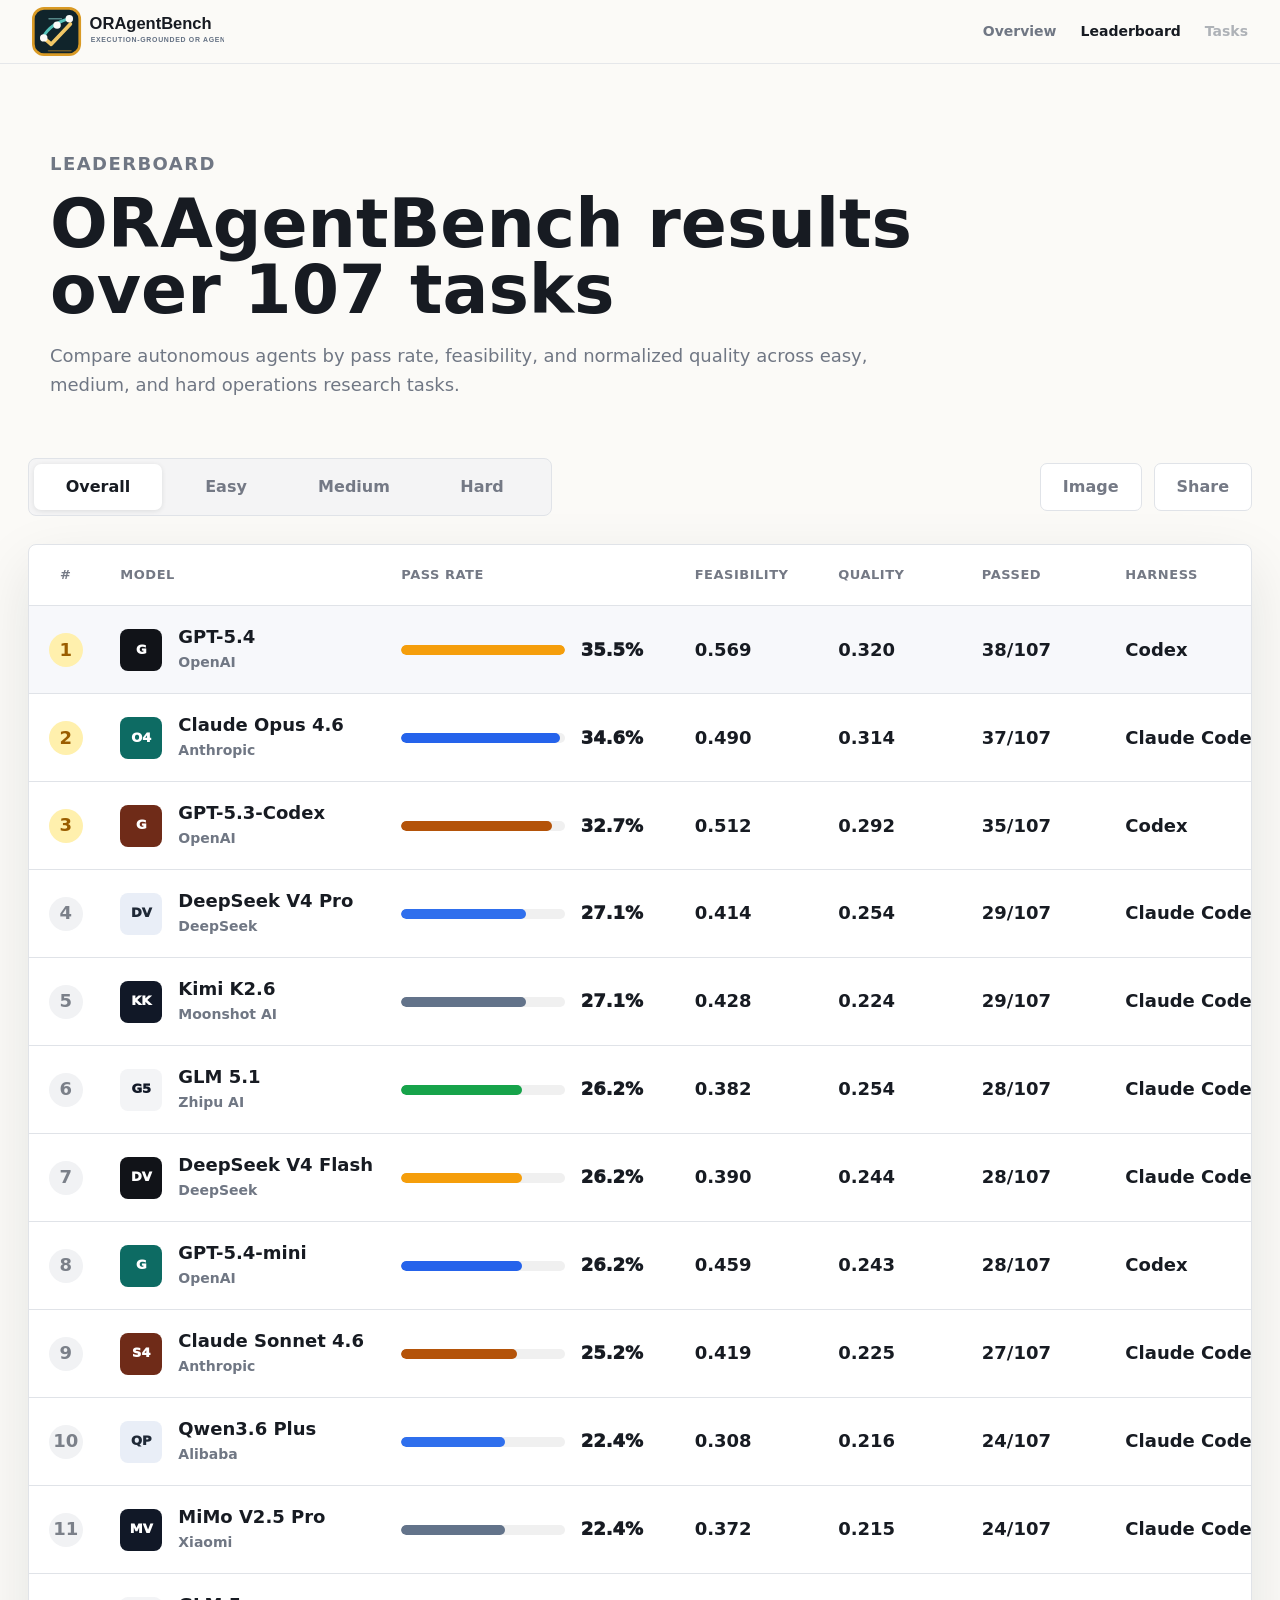
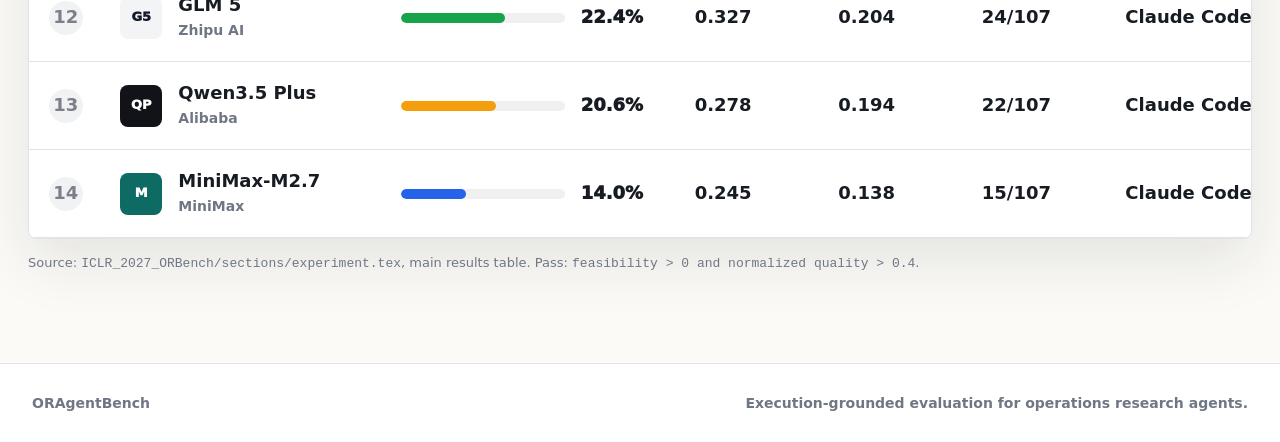
==== leaderboard.html @ fe26186b "new" ====
<!doctype html>
<html lang="en">
  <head>
    <meta charset="utf-8">
    <meta name="viewport" content="width=device-width, initial-scale=1">
    <title>Leaderboard | ORAgentBench</title>
    <meta
      name="description"
      content="ORAgentBench leaderboard over 107 execution-grounded operations research tasks."
    >
    <meta name="oragentbench-site-version" content="2026-06-16-overview-leaderboard-v1">
    <link rel="stylesheet" href="styles.css?v=2026-06-16-overview-leaderboard-v1">
  </head>
  <body data-page="leaderboard">
    <header class="site-header" aria-label="Primary navigation">
      <a class="brand" href="index.html" aria-label="ORAgentBench home">
        <img src="assets/brand/oragentbench-logo.svg?v=2026-06-16-overview-leaderboard-v1" alt="ORAgentBench">
      </a>
      <nav class="nav-links">
        <a href="index.html">Overview</a>
        <a class="active" href="leaderboard.html">Leaderboard</a>
        <span aria-disabled="true">Tasks</span>
      </nav>
    </header>

    <main>
      <section class="leaderboard-hero" aria-labelledby="leaderboard-title">
        <p class="eyebrow">Leaderboard</p>
        <h1 id="leaderboard-title">ORAgentBench results over 107 tasks</h1>
        <p>
          Compare autonomous agents by pass rate, feasibility, and normalized quality across
          easy, medium, and hard operations research tasks.
        </p>
      </section>

      <section class="leaderboard-section" aria-label="Leaderboard table">
        <div class="leaderboard-toolbar">
          <div class="segmented-control" role="tablist" aria-label="Leaderboard split">
            <button class="active" type="button" data-board-tab="overall">Overall</button>
            <button type="button" data-board-tab="easy">Easy</button>
            <button type="button" data-board-tab="medium">Medium</button>
            <button type="button" data-board-tab="hard">Hard</button>
          </div>
          <div class="board-actions">
            <button type="button" id="image-button" title="Open print dialog">Image</button>
            <button type="button" id="share-button" title="Copy leaderboard link">Share</button>
          </div>
        </div>

        <div class="leaderboard-shell">
          <table class="scoreboard">
            <colgroup>
              <col class="score-rank">
              <col class="score-model">
              <col class="score-main">
              <col class="score-metric">
              <col class="score-metric">
              <col class="score-metric">
              <col class="score-metric">
            </colgroup>
            <thead>
              <tr>
                <th scope="col">#</th>
                <th scope="col">Model</th>
                <th scope="col" id="primary-metric-heading">Pass Rate</th>
                <th scope="col">Feasibility</th>
                <th scope="col">Quality</th>
                <th scope="col">Passed</th>
                <th scope="col">Harness</th>
              </tr>
            </thead>
            <tbody id="scoreboard-body">
              <tr>
                <td colspan="7">Loading leaderboard...</td>
              </tr>
            </tbody>
          </table>
        </div>

        <div class="score-cards" id="score-cards" aria-label="Leaderboard cards"></div>
        <p class="table-note" id="leaderboard-note">
          Source: <code>ICLR_2027_ORBench/sections/experiment.tex</code>, main results table.
        </p>
      </section>
    </main>

    <footer class="site-footer">
      <span>ORAgentBench</span>
      <span>Execution-grounded evaluation for operations research agents.</span>
    </footer>

    <script src="script.js?v=2026-06-16-overview-leaderboard-v1"></script>
  </body>
</html>
---- styles.css ----
:root {
  color-scheme: light;
  --ink: #171b22;
  --text: #28313f;
  --muted: #707784;
  --line: #e0e3e8;
  --paper: #fbfaf7;
  --white: #ffffff;
  --blue: #2563eb;
  --orange: #f59e0b;
  --green: #16a34a;
  --red: #b6543c;
  --teal: #0d7a75;
  --shadow: 0 22px 60px rgba(23, 27, 34, 0.10);
}

* {
  box-sizing: border-box;
}

html {
  scroll-behavior: smooth;
}

body {
  margin: 0;
  background: var(--paper);
  color: var(--text);
  font-family: Inter, ui-sans-serif, system-ui, -apple-system, BlinkMacSystemFont, "Segoe UI", sans-serif;
  line-height: 1.6;
}

a {
  color: inherit;
}

img {
  display: block;
  max-width: 100%;
}

.site-header {
  position: sticky;
  top: 0;
  z-index: 20;
  display: flex;
  align-items: center;
  justify-content: space-between;
  gap: 24px;
  min-height: 64px;
  padding: 0 32px;
  border-bottom: 1px solid rgba(224, 227, 232, 0.8);
  background: rgba(251, 250, 247, 0.94);
  backdrop-filter: blur(16px);
}

.brand {
  display: inline-flex;
  align-items: center;
  text-decoration: none;
}

.brand img {
  width: 192px;
  height: auto;
}

.nav-links {
  display: flex;
  align-items: center;
  gap: 24px;
  color: var(--muted);
  font-size: 14px;
  font-weight: 750;
}

.nav-links a,
.nav-links span {
  text-decoration: none;
  white-space: nowrap;
}

.nav-links a:hover,
.nav-links a.active {
  color: var(--ink);
}

.nav-links span {
  cursor: not-allowed;
  opacity: 0.55;
}

.hero {
  position: relative;
  min-height: calc(100vh - 64px);
  display: grid;
  align-items: end;
  overflow: hidden;
  background:
    linear-gradient(90deg, rgba(13, 17, 23, 0.92), rgba(13, 17, 23, 0.70), rgba(13, 17, 23, 0.22)),
    url("assets/brand/hero-background.png?v=2026-06-16-overview-leaderboard-v1") center / cover no-repeat;
}

.hero-content {
  position: relative;
  width: min(1180px, calc(100% - 48px));
  margin: 0 auto;
  padding: 92px 0 104px;
  color: var(--white);
}

.eyebrow {
  margin: 0 0 12px;
  color: var(--red);
  font-size: 12px;
  font-weight: 850;
  letter-spacing: 0.08em;
  text-transform: uppercase;
}

.hero .eyebrow {
  color: #f7ca60;
}

h1,
h2,
h3,
p {
  overflow-wrap: anywhere;
}

h1 {
  max-width: 980px;
  margin: 0;
  color: inherit;
  font-size: clamp(42px, 7vw, 82px);
  line-height: 0.98;
  letter-spacing: 0;
}

h2 {
  margin: 0;
  color: var(--ink);
  font-size: clamp(28px, 4vw, 46px);
  line-height: 1.06;
  letter-spacing: 0;
}

h3 {
  margin: 0 0 8px;
  color: var(--ink);
  font-size: 19px;
  line-height: 1.2;
  letter-spacing: 0;
}

.hero-summary {
  max-width: 800px;
  margin: 28px 0 0;
  color: rgba(255, 255, 255, 0.88);
  font-size: 20px;
}

.hero-actions {
  display: flex;
  flex-wrap: wrap;
  gap: 12px;
  margin-top: 34px;
}

.button {
  display: inline-flex;
  align-items: center;
  justify-content: center;
  min-height: 46px;
  padding: 0 18px;
  border: 1px solid transparent;
  border-radius: 6px;
  font-weight: 850;
  text-decoration: none;
  white-space: nowrap;
}

.button.primary {
  background: var(--orange);
  color: #17110a;
}

.button.primary.dark {
  background: var(--ink);
  color: var(--white);
}

.button.secondary {
  border-color: rgba(255, 255, 255, 0.56);
  color: var(--white);
  background: rgba(255, 255, 255, 0.08);
}

.button.is-disabled {
  cursor: not-allowed;
  opacity: 0.74;
}

.stat-band {
  display: grid;
  grid-template-columns: repeat(4, 1fr);
  border-top: 1px solid var(--line);
  border-bottom: 1px solid var(--line);
  background: var(--white);
}

.stat-band div {
  min-height: 124px;
  padding: 28px 24px;
  border-right: 1px solid var(--line);
}

.stat-band div:last-child {
  border-right: 0;
}

.stat-band strong {
  display: block;
  color: var(--teal);
  font-size: clamp(28px, 4vw, 44px);
  line-height: 1;
  letter-spacing: 0;
}

.stat-band span {
  display: block;
  margin-top: 10px;
  color: var(--muted);
  font-size: 14px;
  font-weight: 750;
}

.section {
  padding: 86px 0;
}

.section.muted {
  background: #eef3f2;
}

.section-heading {
  width: min(1180px, calc(100% - 48px));
  max-width: 980px;
  margin: 0 auto 34px;
}

.section-heading.compact {
  max-width: 920px;
}

.section-heading p:not(.eyebrow),
.overview-grid p,
.leaderboard-hero p {
  color: var(--muted);
  font-size: 18px;
}

.news-list,
.overview-grid,
.protocol-list,
.figure-grid,
.snapshot-panel {
  width: min(1180px, calc(100% - 48px));
  margin: 0 auto;
}

.news-list {
  display: grid;
  gap: 14px;
}

.news-list article {
  display: grid;
  grid-template-columns: 132px minmax(0, 1fr);
  gap: 20px;
  align-items: start;
  padding: 18px 0;
  border-top: 1px solid var(--line);
}

.news-list time {
  color: var(--red);
  font-weight: 850;
}

.news-list p {
  margin: 0;
  color: var(--text);
  font-weight: 650;
}

.overview-grid {
  display: grid;
  grid-template-columns: minmax(0, 0.9fr) minmax(360px, 1.1fr);
  gap: 44px;
  align-items: center;
}

.overview-grid.reverse {
  grid-template-columns: minmax(360px, 1.1fr) minmax(0, 0.9fr);
}

.figure-panel,
.figure-grid figure {
  margin: 0;
  border: 1px solid var(--line);
  border-radius: 8px;
  overflow: hidden;
  background: var(--white);
  box-shadow: 0 1px 0 rgba(23, 27, 34, 0.04);
}

.figure-panel img,
.figure-grid img {
  width: 100%;
  aspect-ratio: 16 / 10;
  object-fit: contain;
  background: var(--white);
}

figcaption {
  padding: 15px 18px;
  border-top: 1px solid var(--line);
  color: var(--muted);
  font-size: 14px;
  font-weight: 700;
}

.protocol-list {
  display: grid;
  grid-template-columns: repeat(3, 1fr);
  gap: 14px;
}

.protocol-list div {
  min-height: 130px;
  padding: 22px;
  border-left: 4px solid var(--teal);
  background: var(--white);
  box-shadow: 0 1px 0 rgba(23, 27, 34, 0.04);
}

.protocol-list span {
  display: block;
  color: var(--red);
  font-size: 22px;
  font-weight: 900;
}

.protocol-list p {
  margin: 10px 0 0;
  color: var(--text);
  font-size: 16px;
  font-weight: 750;
}

.snapshot-panel {
  display: grid;
  gap: 22px;
  justify-items: start;
}

.snapshot-list {
  width: 100%;
  display: grid;
  border: 1px solid var(--line);
  border-radius: 8px;
  overflow: hidden;
  background: var(--white);
  box-shadow: var(--shadow);
}

.snapshot-row {
  display: grid;
  grid-template-columns: 42px 44px minmax(0, 1fr) auto;
  gap: 16px;
  align-items: center;
  min-height: 76px;
  padding: 14px 18px;
  border-bottom: 1px solid var(--line);
}

.snapshot-row:last-child {
  border-bottom: 0;
}

.snapshot-row strong,
.snapshot-row span,
.snapshot-row em {
  display: block;
}

.snapshot-row strong {
  color: var(--ink);
  font-size: 18px;
  line-height: 1.2;
}

.snapshot-row div span {
  color: var(--muted);
  font-size: 14px;
  font-weight: 650;
}

.snapshot-row em {
  color: var(--green);
  font-size: 24px;
  font-style: normal;
  font-weight: 900;
}

.figure-grid {
  display: grid;
  grid-template-columns: repeat(2, 1fr);
  gap: 20px;
}

.citation-block {
  width: min(980px, calc(100% - 48px));
  margin: 0 auto;
  overflow-x: auto;
  border: 1px solid var(--line);
  border-radius: 8px;
  padding: 22px;
  background: #101418;
  color: #edf5f3;
  box-shadow: var(--shadow);
}

code {
  font-family: "SFMono-Regular", Consolas, "Liberation Mono", monospace;
}

.citation-block code {
  font-size: 14px;
  line-height: 1.6;
}

.leaderboard-hero {
  width: min(1180px, calc(100% - 48px));
  margin: 0 auto;
  padding: 86px 0 40px;
}

.leaderboard-hero h1 {
  max-width: 1040px;
  color: var(--ink);
  font-size: clamp(38px, 6vw, 68px);
}

.leaderboard-hero p {
  max-width: 820px;
}

.leaderboard-section {
  width: min(1920px, 100%);
  margin: 0 auto;
  padding: 0 28px 88px;
}

.leaderboard-toolbar {
  display: flex;
  align-items: center;
  justify-content: space-between;
  gap: 18px;
  margin-bottom: 28px;
}

.segmented-control {
  display: inline-flex;
  min-height: 58px;
  padding: 5px;
  border: 1px solid var(--line);
  border-radius: 8px;
  background: #f4f4f5;
}

.segmented-control button,
.board-actions button {
  border: 0;
  border-radius: 7px;
  background: transparent;
  color: #747985;
  font: inherit;
  font-size: 16px;
  font-weight: 850;
  cursor: pointer;
}

.segmented-control button {
  min-width: 128px;
  padding: 0 20px;
}

.segmented-control button.active {
  color: var(--ink);
  background: var(--white);
  box-shadow: 0 1px 5px rgba(23, 27, 34, 0.10);
}

.board-actions {
  display: flex;
  gap: 12px;
}

.board-actions button {
  min-height: 48px;
  padding: 0 22px;
  border: 1px solid var(--line);
  background: var(--white);
}

.board-actions button:hover {
  color: var(--ink);
}

.leaderboard-shell {
  overflow: hidden;
  border: 1px solid var(--line);
  border-radius: 8px;
  background: var(--white);
  box-shadow: var(--shadow);
}

.scoreboard {
  width: 100%;
  border-collapse: collapse;
  table-layout: fixed;
  font-size: 15px;
}

.score-rank {
  width: 6%;
}

.score-model {
  width: 23%;
}

.score-main {
  width: 24%;
}

.score-metric {
  width: 11.75%;
}

.scoreboard th,
.scoreboard td {
  padding: 20px 18px;
  border-bottom: 1px solid var(--line);
  white-space: nowrap;
}

.scoreboard th {
  color: #747985;
  font-size: 13px;
  font-weight: 900;
  letter-spacing: 0.04em;
  text-align: left;
  text-transform: uppercase;
}

.scoreboard td {
  color: var(--ink);
  font-size: 18px;
  font-weight: 700;
}

.scoreboard th:first-child,
.scoreboard td:first-child {
  text-align: center;
}

.scoreboard tbody tr.leader-row {
  background: #f7f8fb;
}

.scoreboard tbody tr:hover {
  background: #fff8e8;
}

.rank {
  display: inline-flex;
  justify-content: center;
  align-items: center;
  width: 34px;
  height: 34px;
  border-radius: 999px;
  background: #f1f2f4;
  color: #7b8089;
  font-weight: 900;
}

.rank.top {
  background: #fff0ad;
  color: #9a5d00;
}

.model-cell {
  display: grid;
  grid-template-columns: 44px minmax(0, 1fr);
  gap: 14px;
  align-items: center;
}

.model-cell strong {
  display: block;
  color: var(--ink);
  line-height: 1.2;
}

.model-cell span:not(.model-avatar) {
  display: block;
  margin-top: 3px;
  color: var(--muted);
  font-size: 14px;
  font-weight: 650;
}

.model-avatar {
  display: inline-flex;
  align-items: center;
  justify-content: center;
  width: 42px;
  height: 42px;
  border-radius: 8px;
  background: var(--avatar-bg, var(--ink));
  color: var(--avatar-fg, var(--white));
  font-size: 13px;
  font-weight: 950;
  letter-spacing: 0;
}

.score-bar-cell {
  display: grid;
  grid-template-columns: minmax(120px, 1fr) 78px;
  gap: 16px;
  align-items: center;
}

.score-track {
  display: block;
  height: 10px;
  overflow: hidden;
  border-radius: 999px;
  background: #f0f0f0;
}

.score-track span {
  display: block;
  height: 100%;
  border-radius: inherit;
}

.score-bar-cell strong,
.card-main-score strong {
  color: var(--ink);
  font-weight: 950;
}

.score-cards {
  display: none;
}

.card-head,
.card-main-score,
.card-metrics {
  min-width: 0;
}

.table-note {
  margin: 14px 0 0;
  color: var(--muted);
  font-size: 13px;
}

.site-footer {
  display: flex;
  flex-wrap: wrap;
  justify-content: space-between;
  gap: 16px;
  padding: 28px 32px;
  border-top: 1px solid var(--line);
  color: var(--muted);
  background: var(--white);
  font-size: 14px;
  font-weight: 700;
}

.loading-text {
  margin: 0;
  padding: 20px;
  color: var(--muted);
  font-weight: 700;
}

@media (max-width: 1180px) {
  .overview-grid,
  .overview-grid.reverse,
  .protocol-list,
  .figure-grid,
  .stat-band {
    grid-template-columns: 1fr 1fr;
  }

  .leaderboard-shell {
    display: none;
  }

  .score-cards {
    display: grid;
    gap: 14px;
  }

  .score-card {
    border: 1px solid var(--line);
    border-radius: 8px;
    background: var(--white);
    box-shadow: 0 1px 0 rgba(23, 27, 34, 0.04);
    padding: 16px;
  }

  .card-head {
    display: grid;
    grid-template-columns: 36px 44px minmax(0, 1fr);
    gap: 12px;
    align-items: center;
  }

  .card-head h3 {
    margin: 0;
    font-size: 18px;
  }

  .card-head p {
    margin: 2px 0 0;
    color: var(--muted);
    font-size: 13px;
    font-weight: 800;
  }

  .card-main-score {
    display: flex;
    justify-content: space-between;
    align-items: baseline;
    gap: 16px;
    margin-top: 16px;
    padding: 14px 0;
    border-top: 1px solid var(--line);
    border-bottom: 1px solid var(--line);
  }

  .card-main-score span,
  .card-metrics span {
    color: var(--muted);
    font-size: 12px;
    font-weight: 850;
    letter-spacing: 0.04em;
    text-transform: uppercase;
  }

  .card-main-score strong {
    color: var(--green);
    font-size: 28px;
    line-height: 1;
  }

  .card-metrics {
    display: grid;
    grid-template-columns: repeat(3, 1fr);
    gap: 12px;
    margin-top: 14px;
  }

  .card-metrics p {
    margin: 4px 0 0;
    color: var(--ink);
    font-size: 14px;
    font-weight: 850;
  }
}

@media (max-width: 760px) {
  .site-header {
    position: static;
    align-items: flex-start;
    flex-direction: column;
    padding: 18px 20px;
  }

  .nav-links {
    width: 100%;
    overflow-x: auto;
    gap: 18px;
    padding-bottom: 2px;
  }

  .hero {
    min-height: auto;
  }

  .hero-content,
  .section-heading,
  .news-list,
  .overview-grid,
  .protocol-list,
  .figure-grid,
  .snapshot-panel,
  .citation-block,
  .leaderboard-hero {
    width: min(100% - 32px, 1180px);
  }

  .hero-content {
    padding: 84px 0 70px;
  }

  .hero-summary {
    font-size: 17px;
  }

  .button {
    width: 100%;
  }

  .section {
    padding: 62px 0;
  }

  .stat-band,
  .overview-grid,
  .overview-grid.reverse,
  .protocol-list,
  .figure-grid {
    grid-template-columns: 1fr;
  }

  .stat-band div {
    min-height: 96px;
    border-right: 0;
    border-bottom: 1px solid var(--line);
  }

  .news-list article {
    grid-template-columns: 1fr;
    gap: 6px;
  }

  .snapshot-row {
    grid-template-columns: 36px 40px minmax(0, 1fr);
  }

  .snapshot-row em {
    grid-column: 3;
    font-size: 22px;
  }

  .leaderboard-section {
    padding: 0 16px 64px;
  }

  .leaderboard-toolbar {
    align-items: stretch;
    flex-direction: column;
  }

  .segmented-control {
    display: grid;
    grid-template-columns: repeat(2, 1fr);
    min-height: auto;
  }

  .segmented-control button {
    min-width: 0;
    min-height: 44px;
  }

  .board-actions button {
    flex: 1;
  }

  .card-head {
    grid-template-columns: 34px 42px minmax(0, 1fr);
  }

  .card-metrics {
    grid-template-columns: 1fr;
  }
}

@media print {
  .site-header,
  .leaderboard-hero,
  .leaderboard-toolbar,
  .score-cards,
  .site-footer {
    display: none;
  }

  body {
    background: var(--white);
  }

  .leaderboard-section {
    padding: 0;
  }

  .leaderboard-shell {
    display: block;
    box-shadow: none;
  }
}
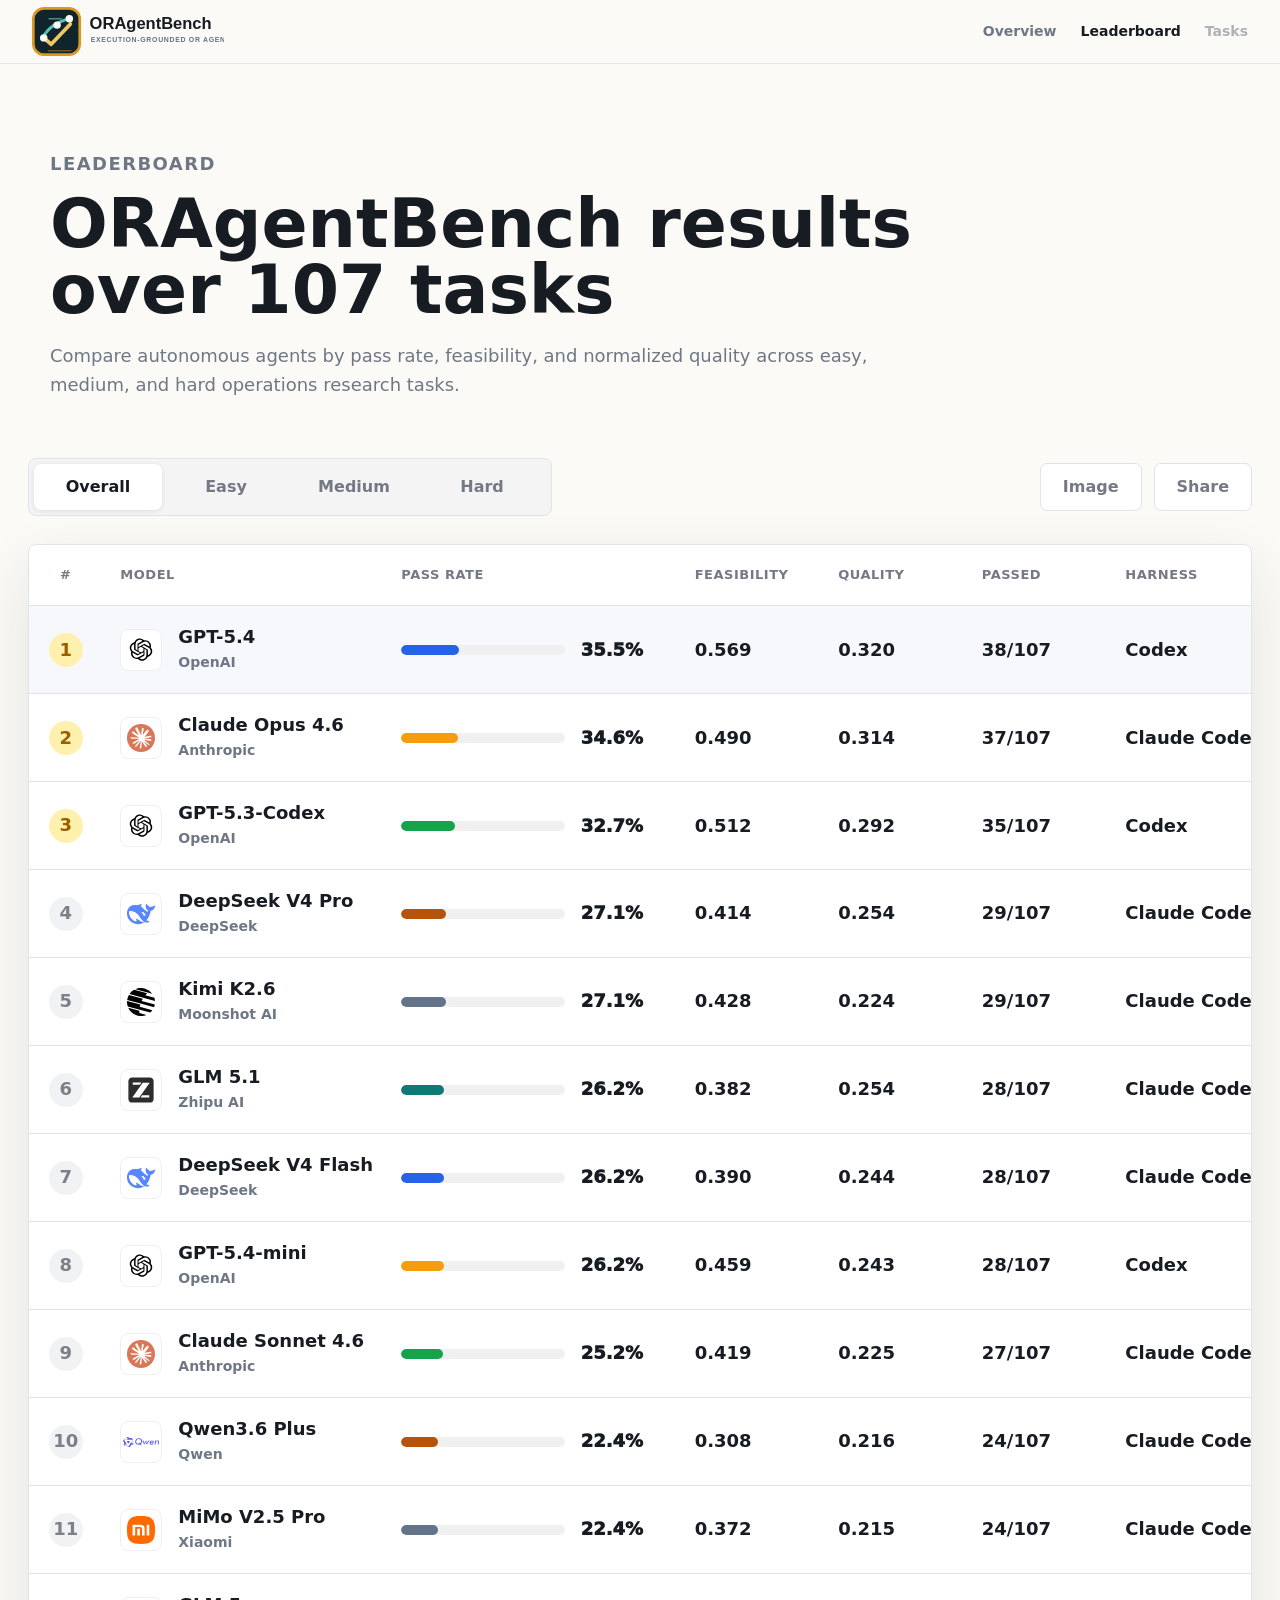
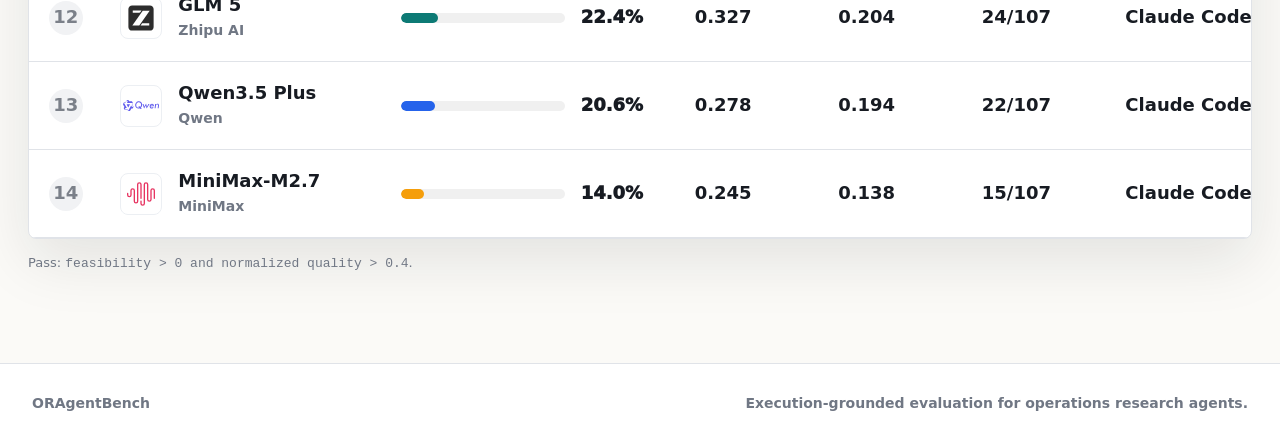
==== commit 4fe6d8c1: "1" ====
--- a/leaderboard.html
+++ b/leaderboard.html
@@ -8,13 +8,13 @@
       name="description"
       content="ORAgentBench leaderboard over 107 execution-grounded operations research tasks."
     >
-    <meta name="oragentbench-site-version" content="2026-06-16-overview-leaderboard-v1">
-    <link rel="stylesheet" href="styles.css?v=2026-06-16-overview-leaderboard-v1">
+    <meta name="oragentbench-site-version" content="2026-07-04-arxiv-figures-v1">
+    <link rel="stylesheet" href="styles.css?v=2026-07-04-arxiv-figures-v1">
   </head>
   <body data-page="leaderboard">
     <header class="site-header" aria-label="Primary navigation">
       <a class="brand" href="index.html" aria-label="ORAgentBench home">
-        <img src="assets/brand/oragentbench-logo.svg?v=2026-06-16-overview-leaderboard-v1" alt="ORAgentBench">
+        <img src="assets/brand/oragentbench-logo.svg?v=2026-07-04-arxiv-figures-v1" alt="ORAgentBench">
       </a>
       <nav class="nav-links">
         <a href="index.html">Overview</a>
@@ -79,7 +79,7 @@
 
         <div class="score-cards" id="score-cards" aria-label="Leaderboard cards"></div>
         <p class="table-note" id="leaderboard-note">
-          Source: <code>ICLR_2027_ORBench/sections/experiment.tex</code>, main results table.
+          Pass: <code>feasibility &gt; 0 and normalized quality &gt; 0.4</code>.
         </p>
       </section>
     </main>
@@ -89,6 +89,6 @@
       <span>Execution-grounded evaluation for operations research agents.</span>
     </footer>
 
-    <script src="script.js?v=2026-06-16-overview-leaderboard-v1"></script>
+    <script src="script.js?v=2026-07-04-arxiv-figures-v1"></script>
   </body>
 </html>
--- a/styles.css
+++ b/styles.css
@@ -98,7 +98,7 @@
   overflow: hidden;
   background:
     linear-gradient(90deg, rgba(13, 17, 23, 0.92), rgba(13, 17, 23, 0.70), rgba(13, 17, 23, 0.22)),
-    url("assets/brand/hero-background.png?v=2026-06-16-overview-leaderboard-v1") center / cover no-repeat;
+    url("assets/brand/hero-background.png?v=2026-07-04-arxiv-figures-v1") center / cover no-repeat;
 }
 
 .hero-content {
@@ -631,11 +631,23 @@
   width: 42px;
   height: 42px;
   border-radius: 8px;
-  background: var(--avatar-bg, var(--ink));
-  color: var(--avatar-fg, var(--white));
+  border: 1px solid #eceff3;
+  background: var(--white);
+  color: var(--ink);
   font-size: 13px;
   font-weight: 950;
   letter-spacing: 0;
+}
+
+.model-avatar img {
+  width: 28px;
+  height: 28px;
+  object-fit: contain;
+}
+
+.model-avatar.logo-qwen img {
+  width: 36px;
+  height: 18px;
 }
 
 .score-bar-cell {
